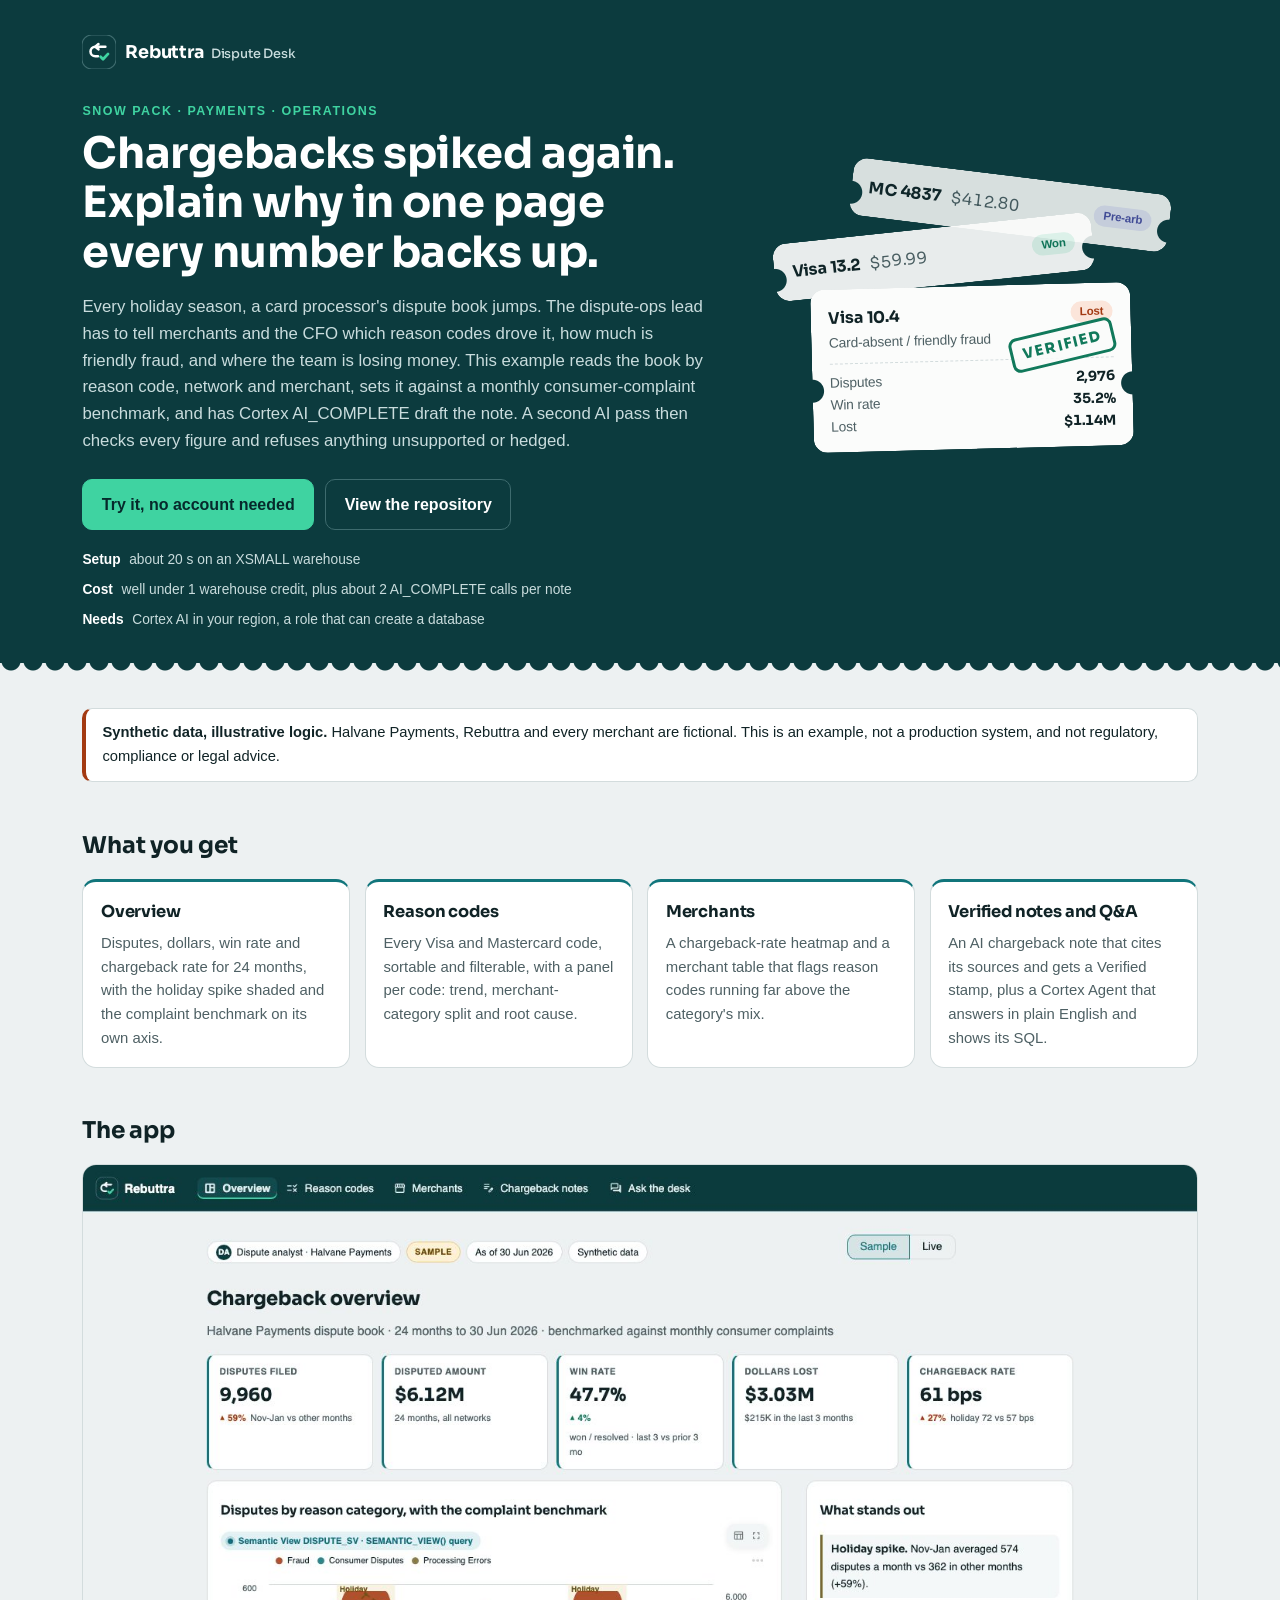
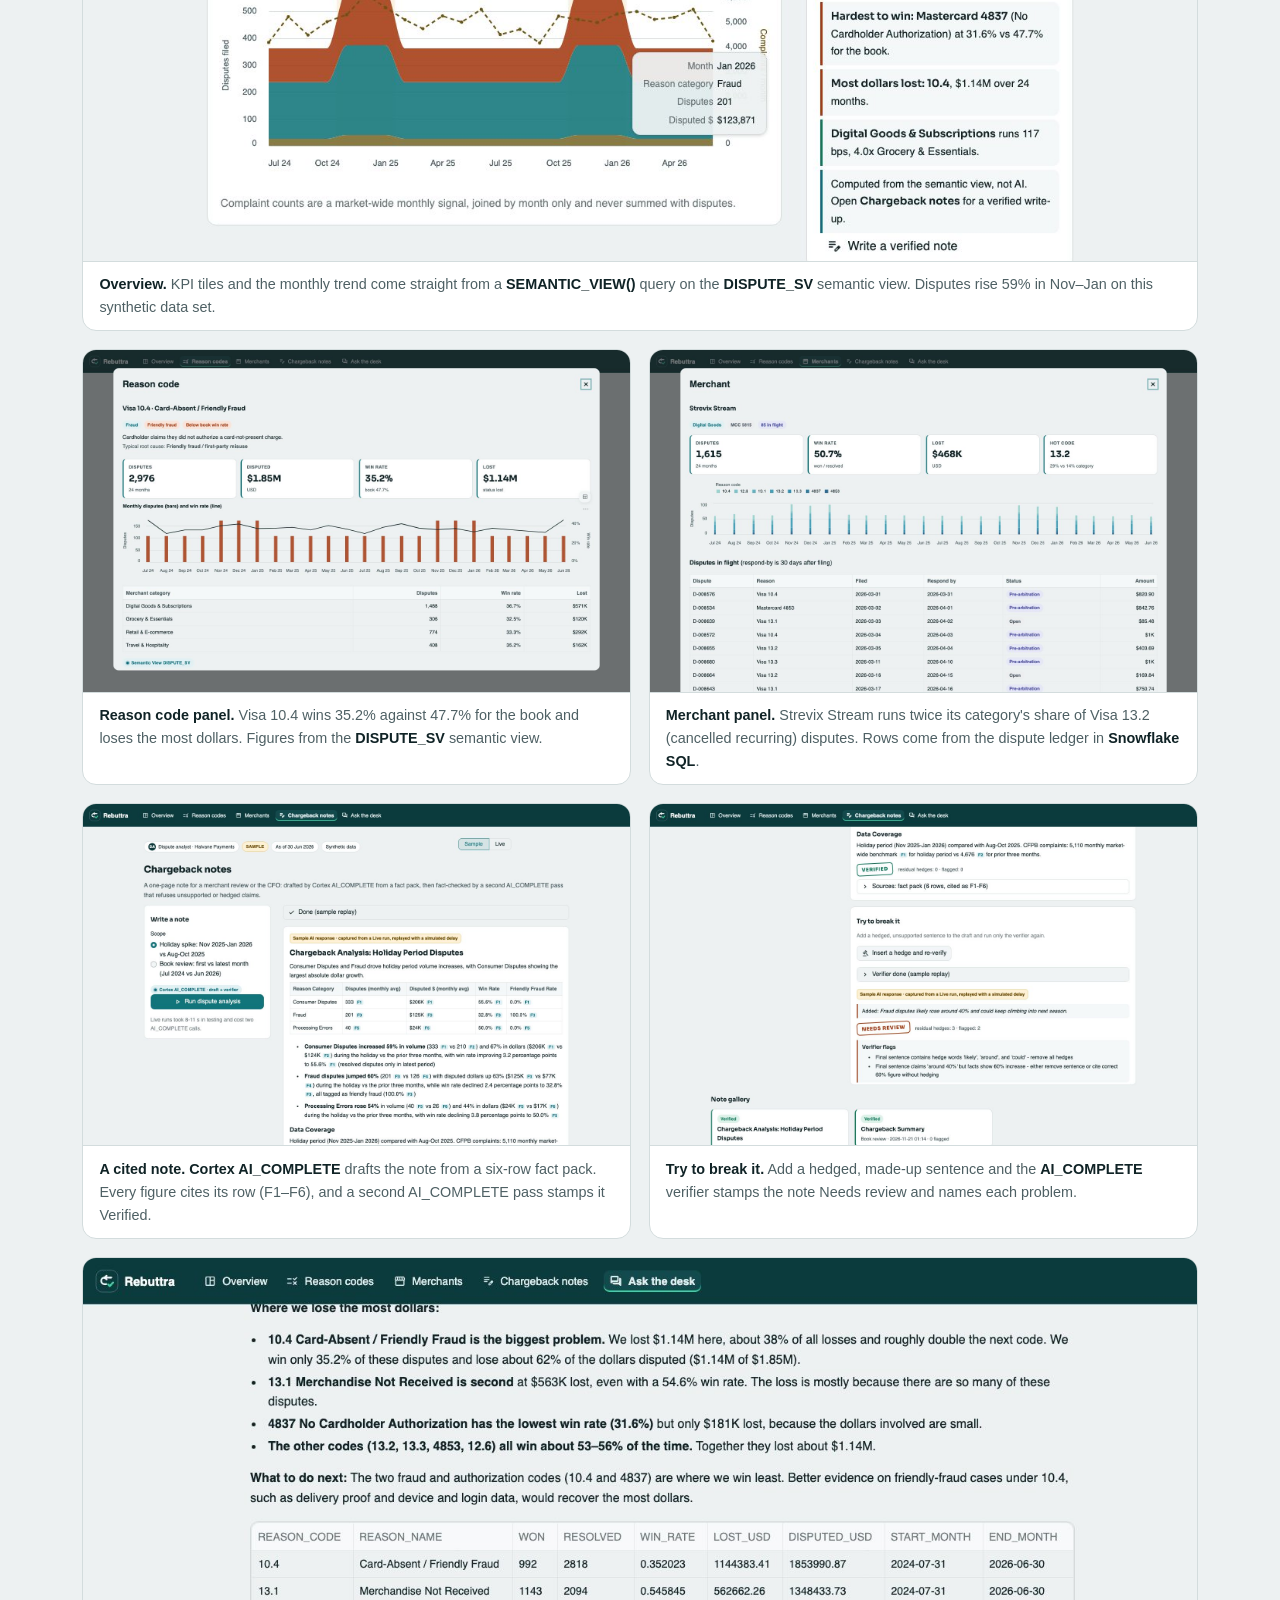
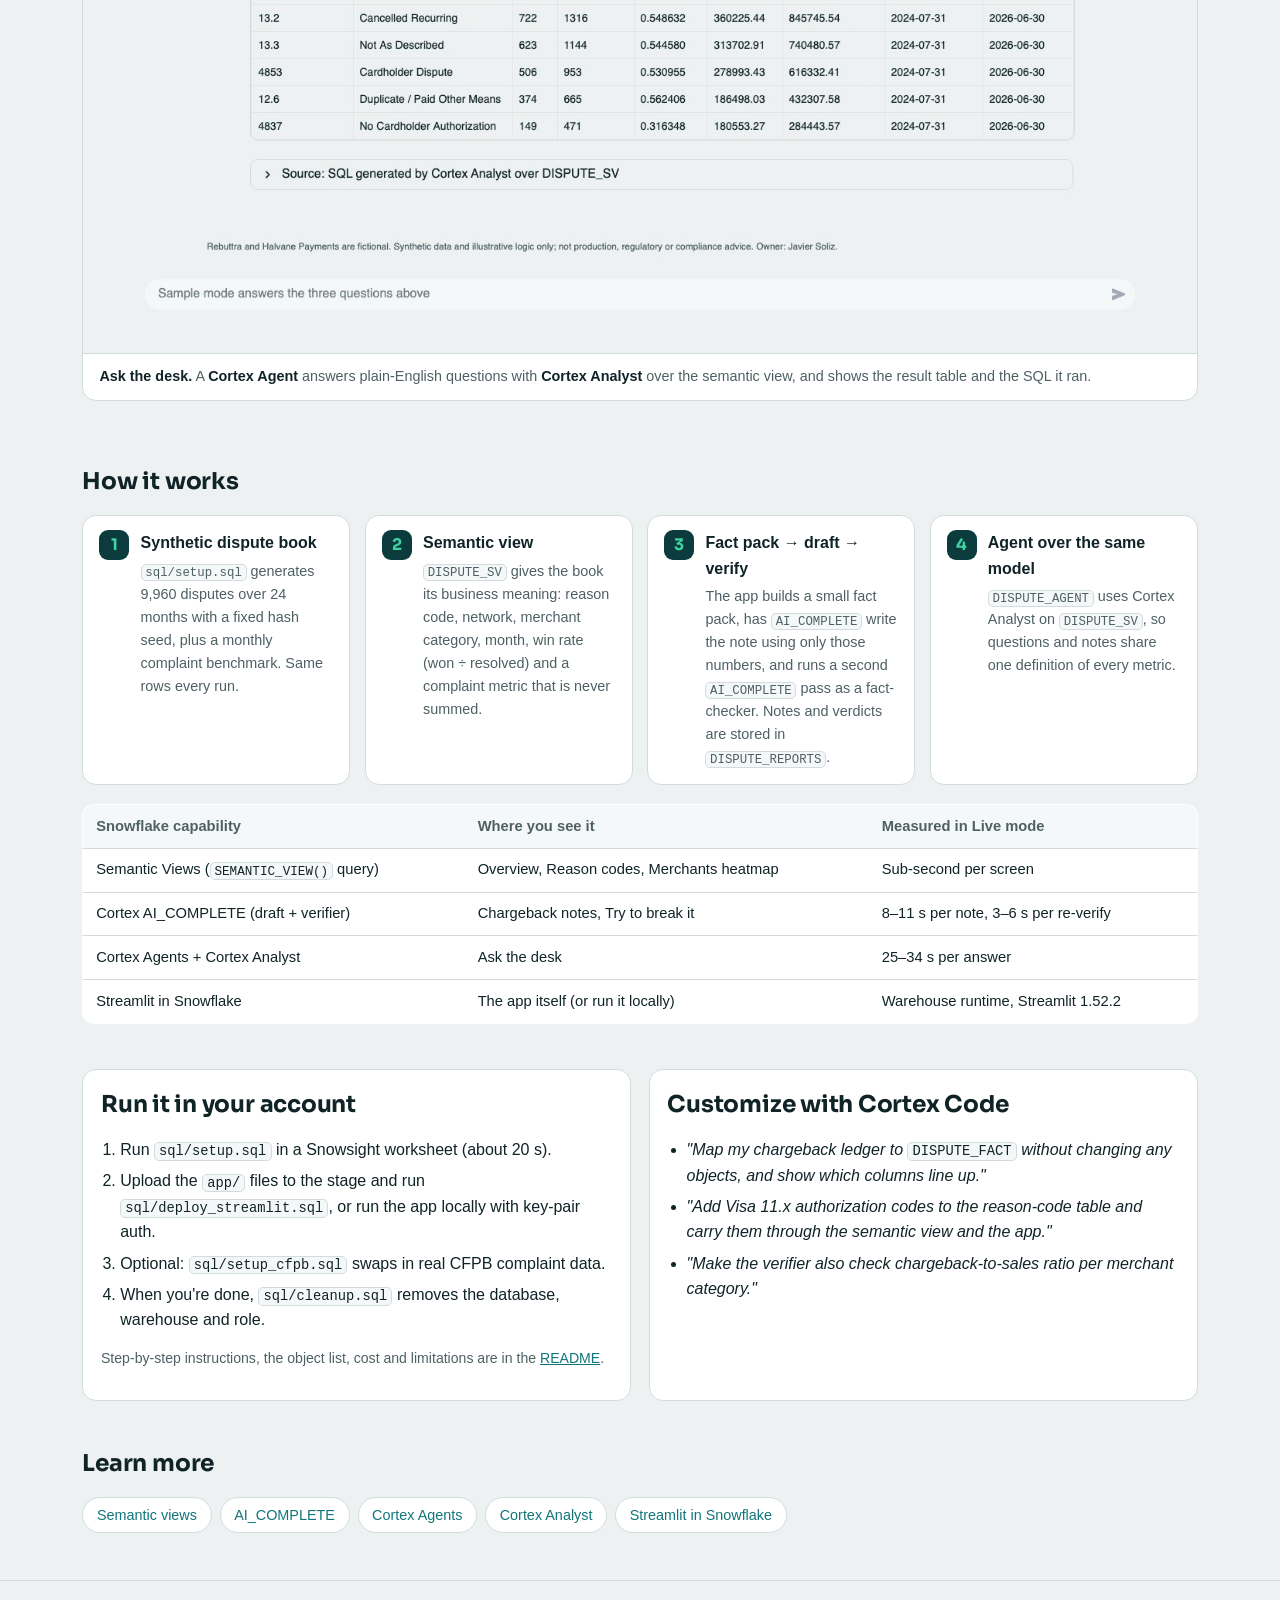
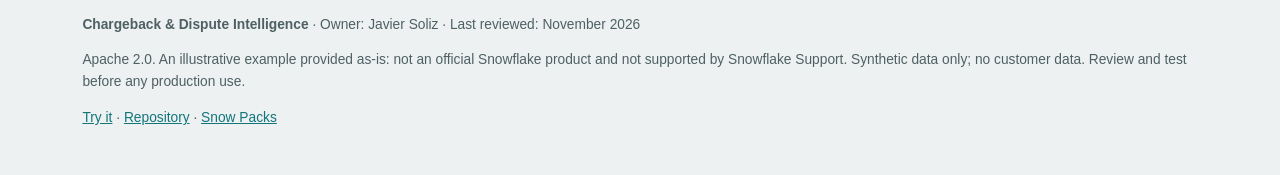
==== docs/index.html @ 1ea6cf44 "v2: branded landing page (ticket-stack hero, dark mode, captioned screenshots), app screenshots and " ====
<!doctype html>
<html lang="en">
<head>
<meta charset="utf-8">
<meta name="viewport" content="width=device-width, initial-scale=1">
<title>Chargeback &amp; Dispute Intelligence · Snow Pack</title>
<meta name="description" content="Explain a chargeback spike in one verified page. A Streamlit app reads a card dispute book by reason code, network and merchant, benchmarks it against monthly consumer complaints, and uses Cortex AI_COMPLETE to draft and fact-check a note, with a Cortex Agent over a semantic view. Synthetic data.">
<link rel="stylesheet" href="site.css">
</head>
<body>
<header class="hero">
  <div class="wrap hero-grid">
    <div class="hero-copy">
      <a class="brand" href="./" aria-label="Rebuttra Dispute Desk">
        <svg viewBox="0 0 32 32" aria-hidden="true"><rect width="32" height="32" rx="9" fill="#0C3B3E" stroke="#3E6B6E"/><path d="M22 11h-9.5a4.5 4.5 0 0 0 0 9H15" fill="none" stroke="#FFFFFF" stroke-width="2.4" stroke-linecap="round"/><path d="M15.5 8.5 12.5 11l3 2.5" fill="none" stroke="#FFFFFF" stroke-width="2.4" stroke-linecap="round" stroke-linejoin="round"/><path d="m17.5 20.5 2.3 2.3 4.7-5" fill="none" stroke="#3FD3A1" stroke-width="2.6" stroke-linecap="round" stroke-linejoin="round"/></svg>
        <span>Rebuttra <small>Dispute Desk</small></span>
      </a>
      <p class="eyebrow">Snow Pack · Payments · Operations</p>
      <h1>Chargebacks spiked again. Explain why in one page every number backs up.</h1>
      <p class="lede">Every holiday season, a card processor's dispute book jumps. The dispute-ops lead has to tell merchants and the CFO which reason codes drove it, how much is friendly fraud, and where the team is losing money. This example reads the book by reason code, network and merchant, sets it against a monthly consumer-complaint benchmark, and has Cortex AI_COMPLETE draft the note. A second AI pass then checks every figure and refuses anything unsupported or hedged.</p>
      <div class="cta">
        <a class="btn primary" href="try/">Try it, no account needed</a>
        <a class="btn" href="https://github.com/sfc-gh-jsoliz/sfguide-dispute-intelligence">View the repository</a>
      </div>
      <ul class="facts" aria-label="At a glance">
        <li><b>Setup</b> about 20 s on an XSMALL warehouse</li>
        <li><b>Cost</b> well under 1 warehouse credit, plus about 2 AI_COMPLETE calls per note</li>
        <li><b>Needs</b> Cortex AI in your region, a role that can create a database</li>
      </ul>
    </div>
    <div class="tickets" aria-hidden="true">
      <div class="ticket t3"><span class="code">MC 4837</span><span class="amt">$412.80</span><span class="st prearb">Pre-arb</span></div>
      <div class="ticket t2"><span class="code">Visa 13.2</span><span class="amt">$59.99</span><span class="st won">Won</span></div>
      <div class="ticket t1">
        <div class="trow"><span class="code">Visa 10.4</span><span class="st lost">Lost</span></div>
        <div class="tname">Card-absent / friendly fraud</div>
        <div class="tgrid"><span>Disputes</span><b>2,976</b><span>Win rate</span><b>35.2%</b><span>Lost</span><b>$1.14M</b></div>
        <div class="stamp">Verified</div>
      </div>
    </div>
  </div>
</header>

<main>
  <section class="wrap band">
    <div class="disclaimer" role="note"><b>Synthetic data, illustrative logic.</b> Halvane Payments, Rebuttra and every merchant are fictional. This is an example, not a production system, and not regulatory, compliance or legal advice.</div>
  </section>

  <section class="wrap band">
    <h2>What you get</h2>
    <div class="cards4">
      <article><h3>Overview</h3><p>Disputes, dollars, win rate and chargeback rate for 24 months, with the holiday spike shaded and the complaint benchmark on its own axis.</p></article>
      <article><h3>Reason codes</h3><p>Every Visa and Mastercard code, sortable and filterable, with a panel per code: trend, merchant-category split and root cause.</p></article>
      <article><h3>Merchants</h3><p>A chargeback-rate heatmap and a merchant table that flags reason codes running far above the category's mix.</p></article>
      <article><h3>Verified notes and Q&amp;A</h3><p>An AI chargeback note that cites its sources and gets a Verified stamp, plus a Cortex Agent that answers in plain English and shows its SQL.</p></article>
    </div>
  </section>

  <section class="wrap band shots" id="screens">
    <h2>The app</h2>
    <figure class="wide">
      <img src="images/overview.jpg" width="1440" height="900" loading="lazy" alt="Chargeback overview: five KPI tiles (9,960 disputes, $6.12M disputed, 47.7% win rate, $3.03M lost, 61 bps), a stacked area chart of monthly disputes by reason category with holiday bands and a dashed complaint line, and a What stands out panel">
      <figcaption><b>Overview.</b> KPI tiles and the monthly trend come straight from a <b>SEMANTIC_VIEW()</b> query on the <b>DISPUTE_SV</b> semantic view. Disputes rise 59% in Nov–Jan on this synthetic data set.</figcaption>
    </figure>
    <div class="two">
      <figure>
        <img src="images/reason-code-panel.jpg" width="1440" height="900" loading="lazy" alt="Reason code panel for Visa 10.4 card-absent friendly fraud: pills for Fraud, Friendly fraud and Below book win rate, tiles showing 2,976 disputes, $1.85M disputed, 35.2% win rate and $1.14M lost, a monthly bar and win-rate chart, and a merchant-category table">
        <figcaption><b>Reason code panel.</b> Visa 10.4 wins 35.2% against 47.7% for the book and loses the most dollars. Figures from the <b>DISPUTE_SV</b> semantic view.</figcaption>
      </figure>
      <figure>
        <img src="images/merchant-panel.jpg" width="1440" height="900" loading="lazy" alt="Merchant panel for Strevix Stream: Digital Goods, MCC 5815 and in-flight pills, tiles with 1,615 disputes, 50.7% win rate, $468K lost and hot code 13.2 at 29% versus 14% for the category, a stacked monthly bar chart by reason code, and a table of open and pre-arbitration disputes with respond-by dates">
        <figcaption><b>Merchant panel.</b> Strevix Stream runs twice its category's share of Visa 13.2 (cancelled recurring) disputes. Rows come from the dispute ledger in <b>Snowflake SQL</b>.</figcaption>
      </figure>
    </div>
    <div class="two">
      <figure>
        <img src="images/note-verified.jpg" width="1440" height="900" loading="lazy" alt="Chargeback notes screen: scope picker, a Sample AI response label, a drafted holiday-spike note with a table and bullets where each figure carries a citation chip such as F1 or F3">
        <figcaption><b>A cited note.</b> <b>Cortex AI_COMPLETE</b> drafts the note from a six-row fact pack. Every figure cites its row (F1–F6), and a second AI_COMPLETE pass stamps it Verified.</figcaption>
      </figure>
      <figure>
        <img src="images/note-needs-review.jpg" width="1440" height="900" loading="lazy" alt="Try to break it panel: a hedged sentence was added to the draft, the verifier stamped it Needs review and listed flags for the hedge words and the unsupported 40% claim">
        <figcaption><b>Try to break it.</b> Add a hedged, made-up sentence and the <b>AI_COMPLETE</b> verifier stamps the note Needs review and names each problem.</figcaption>
      </figure>
    </div>
    <figure class="wide">
      <img src="images/ask-the-desk.jpg" width="1440" height="900" loading="lazy" alt="Ask the desk: an answer about where the most dollars are lost, with bullets for 10.4, 13.1, 4837 and the other codes, a result table by reason code, and a collapsed source section with the generated SQL">
      <figcaption><b>Ask the desk.</b> A <b>Cortex Agent</b> answers plain-English questions with <b>Cortex Analyst</b> over the semantic view, and shows the result table and the SQL it ran.</figcaption>
    </figure>
  </section>

  <section class="wrap band">
    <h2>How it works</h2>
    <ol class="flow">
      <li><span class="n">1</span><div><b>Synthetic dispute book</b><p><code>sql/setup.sql</code> generates 9,960 disputes over 24 months with a fixed hash seed, plus a monthly complaint benchmark. Same rows every run.</p></div></li>
      <li><span class="n">2</span><div><b>Semantic view</b><p><code>DISPUTE_SV</code> gives the book its business meaning: reason code, network, merchant category, month, win rate (won ÷ resolved) and a complaint metric that is never summed.</p></div></li>
      <li><span class="n">3</span><div><b>Fact pack → draft → verify</b><p>The app builds a small fact pack, has <code>AI_COMPLETE</code> write the note using only those numbers, and runs a second <code>AI_COMPLETE</code> pass as a fact-checker. Notes and verdicts are stored in <code>DISPUTE_REPORTS</code>.</p></div></li>
      <li><span class="n">4</span><div><b>Agent over the same model</b><p><code>DISPUTE_AGENT</code> uses Cortex Analyst on <code>DISPUTE_SV</code>, so questions and notes share one definition of every metric.</p></div></li>
    </ol>
    <div class="scroll">
      <table class="caps">
        <thead><tr><th>Snowflake capability</th><th>Where you see it</th><th>Measured in Live mode</th></tr></thead>
        <tbody>
          <tr><td>Semantic Views (<code>SEMANTIC_VIEW()</code> query)</td><td>Overview, Reason codes, Merchants heatmap</td><td>Sub-second per screen</td></tr>
          <tr><td>Cortex AI_COMPLETE (draft + verifier)</td><td>Chargeback notes, Try to break it</td><td>8–11 s per note, 3–6 s per re-verify</td></tr>
          <tr><td>Cortex Agents + Cortex Analyst</td><td>Ask the desk</td><td>25–34 s per answer</td></tr>
          <tr><td>Streamlit in Snowflake</td><td>The app itself (or run it locally)</td><td>Warehouse runtime, Streamlit 1.52.2</td></tr>
        </tbody>
      </table>
    </div>
  </section>

  <section class="wrap band two-col">
    <div class="card">
      <h2>Run it in your account</h2>
      <ol class="steps">
        <li>Run <code>sql/setup.sql</code> in a Snowsight worksheet (about 20 s).</li>
        <li>Upload the <code>app/</code> files to the stage and run <code>sql/deploy_streamlit.sql</code>, or run the app locally with key-pair auth.</li>
        <li>Optional: <code>sql/setup_cfpb.sql</code> swaps in real CFPB complaint data.</li>
        <li>When you're done, <code>sql/cleanup.sql</code> removes the database, warehouse and role.</li>
      </ol>
      <p class="small">Step-by-step instructions, the object list, cost and limitations are in the <a href="https://github.com/sfc-gh-jsoliz/sfguide-dispute-intelligence#readme">README</a>.</p>
    </div>
    <div class="card">
      <h2>Customize with Cortex Code</h2>
      <ul class="prompts">
        <li>"Map my chargeback ledger to <code>DISPUTE_FACT</code> without changing any objects, and show which columns line up."</li>
        <li>"Add Visa 11.x authorization codes to the reason-code table and carry them through the semantic view and the app."</li>
        <li>"Make the verifier also check chargeback-to-sales ratio per merchant category."</li>
      </ul>
    </div>
  </section>

  <section class="wrap band">
    <h2>Learn more</h2>
    <ul class="links">
      <li><a href="https://docs.snowflake.com/en/user-guide/views-semantic/overview">Semantic views</a></li>
      <li><a href="https://docs.snowflake.com/en/sql-reference/functions/ai_complete">AI_COMPLETE</a></li>
      <li><a href="https://docs.snowflake.com/en/user-guide/snowflake-cortex/cortex-agents">Cortex Agents</a></li>
      <li><a href="https://docs.snowflake.com/en/user-guide/snowflake-cortex/cortex-analyst">Cortex Analyst</a></li>
      <li><a href="https://docs.snowflake.com/en/developer-guide/streamlit/about-streamlit">Streamlit in Snowflake</a></li>
    </ul>
  </section>
</main>

<footer class="foot">
  <div class="wrap">
    <p><b>Chargeback &amp; Dispute Intelligence</b> · Owner: Javier Soliz · Last reviewed: November 2026</p>
    <p>Apache 2.0. An illustrative example provided as-is: not an official Snowflake product and not supported by Snowflake Support. Synthetic data only; no customer data. Review and test before any production use.</p>
    <p><a href="try/">Try it</a> · <a href="https://github.com/sfc-gh-jsoliz/sfguide-dispute-intelligence">Repository</a> · <a href="https://sfc-gh-ooral.github.io/snow-packs/">Snow Packs</a></p>
  </div>
</footer>
</body>
</html>
---- docs/site.css ----
@font-face{font-family:Sora;src:url(fonts/Sora.woff2) format("woff2");font-weight:100 800;font-display:swap}
:root{--mast:#0C3B3E;--mast2:#134A4E;--canvas:#EDF1F2;--paper:#FFFFFF;--paper2:#F5F8F8;--line:#D3DCDD;--ink:#102326;--muted:#4E6064;
--primary:#11757B;--won:#11795B;--wonbg:#DDF3EA;--lost:#A33A12;--lostbg:#FBE5DA;--prearb:#4B4FA6;--prearbbg:#E6E7F7;--jade:#3FD3A1;color-scheme:light dark}
@media (prefers-color-scheme:dark){:root{--canvas:#0A1C1E;--paper:#102A2D;--paper2:#0D2427;--line:#24464A;--ink:#E4EEEE;--muted:#9DB3B5;--primary:#4FC3C9}}
*{box-sizing:border-box}
html{overflow-x:clip}
body{margin:0;background:var(--canvas);color:var(--ink);font:16px/1.6 -apple-system,"Segoe UI",Roboto,sans-serif}
a{color:var(--primary)}
h1,h2,h3,.brand,.ticket,.stamp,.n{font-family:Sora,-apple-system,"Segoe UI",sans-serif;letter-spacing:-.01em}
code{font:.86em ui-monospace,SFMono-Regular,Menlo,monospace;background:var(--paper2);border:1px solid var(--line);border-radius:5px;padding:.05em .3em;overflow-wrap:anywhere}
.wrap{max-width:1160px;margin:0 auto;padding:0 1.4rem}
.hero{background:var(--mast);color:#E4EEEE;padding:2.2rem 0 3.4rem;position:relative;overflow:hidden}
.hero::after{content:"";position:absolute;inset:auto 0 0 0;height:22px;background:radial-gradient(circle at 11px -2px,transparent 9px,var(--canvas) 10px) 0 0/22px 22px repeat-x}
.hero-grid{display:grid;grid-template-columns:1.25fr .9fr;gap:2.4rem;align-items:center}
.hero-grid>*{min-width:0}
.brand{display:inline-flex;align-items:center;gap:.55rem;color:#fff;text-decoration:none;font-weight:700;font-size:1.1rem}
.brand svg{width:34px;height:34px}.brand small{color:#C9DCDD;font-weight:500;font-size:.8rem;margin-left:.2rem}
.eyebrow{margin:1.6rem 0 .4rem;font-size:.78rem;letter-spacing:.12em;text-transform:uppercase;color:var(--jade);font-weight:700}
.hero h1{font-size:clamp(1.8rem,3.6vw,2.7rem);line-height:1.15;margin:0 0 1rem;color:#fff}
.lede{color:#C9DCDD;font-size:1.05rem;max-width:40rem;margin:0}
.cta{display:flex;flex-wrap:wrap;gap:.7rem;margin:1.5rem 0 1.2rem}
.btn{display:inline-block;padding:.72rem 1.15rem;border-radius:10px;border:1px solid #3E6B6E;color:#fff;text-decoration:none;font-weight:600;transition:transform .15s,background .15s}
.btn:hover{transform:translateY(-1px);background:var(--mast2)}
.btn.primary{background:var(--jade);border-color:var(--jade);color:#06292B}
.btn.primary:hover{background:#5EE0B4}
.facts{list-style:none;padding:0;margin:0;display:flex;flex-wrap:wrap;gap:.5rem 1.2rem;font-size:.86rem;color:#C9DCDD}
.facts b{color:#fff;margin-right:.3rem}
.tickets{position:relative;height:330px}
.ticket{position:absolute;left:50%;width:min(320px,90%);background:#FBFCFB;color:#102326;border-radius:14px;padding:1rem 1.1rem;box-shadow:0 18px 40px rgba(0,0,0,.28);
-webkit-mask:radial-gradient(circle at 0 62%,transparent 11px,#000 12px) left/51% 100% no-repeat,radial-gradient(circle at 100% 62%,transparent 11px,#000 12px) right/51% 100% no-repeat;
mask:radial-gradient(circle at 0 62%,transparent 11px,#000 12px) left/51% 100% no-repeat,radial-gradient(circle at 100% 62%,transparent 11px,#000 12px) right/51% 100% no-repeat;
display:flex;gap:.6rem;align-items:center;flex-wrap:wrap;animation:deal .6s cubic-bezier(.2,.9,.3,1.1) backwards}
.t3{top:8px;transform:translateX(-38%) rotate(7deg);opacity:.85;animation-delay:.1s}
.t2{top:60px;transform:translateX(-62%) rotate(-6deg);opacity:.92;animation-delay:.2s}
.t1{top:118px;transform:translateX(-50%) rotate(-1.5deg);display:block;animation-delay:.32s}
@keyframes deal{from{opacity:0;translate:0 30px}}
.ticket .code{font-weight:700;font-size:1rem}.ticket .amt{color:#4E6064;font-variant-numeric:tabular-nums}
.st{font:600 .72rem/1 -apple-system,"Segoe UI",sans-serif;border-radius:999px;padding:.3rem .6rem;margin-left:auto}
.st.won{background:#DDF3EA;color:#11795B}.st.lost{background:#FBE5DA;color:#A33A12}.st.prearb{background:#E6E7F7;color:#4B4FA6}
.trow{display:flex;align-items:center}.tname{color:#4E6064;font:500 .86rem/1.3 -apple-system,"Segoe UI",sans-serif;margin:.2rem 0 .7rem}
.tgrid{display:grid;grid-template-columns:auto 1fr;gap:.15rem .9rem;font:.86rem/1.4 -apple-system,"Segoe UI",sans-serif;border-top:1.5px dashed #D3DCDD;padding-top:.6rem}
.tgrid span{color:#4E6064}.tgrid b{font-family:Sora,sans-serif;text-align:right;font-variant-numeric:tabular-nums}
.stamp{position:absolute;right:16px;top:44px;color:#11795B;border:3px solid #11795B;border-radius:8px;padding:.2rem .6rem;font-weight:800;letter-spacing:.1em;text-transform:uppercase;font-size:.9rem;
transform:rotate(-12deg);background:rgba(251,252,251,.85);animation:press .45s cubic-bezier(.2,1.6,.4,1) .9s backwards}
@keyframes press{from{transform:scale(1.8) rotate(-12deg);opacity:0}}
.band{padding:1.4rem 1.4rem}
h2{font-size:1.45rem;margin:0 0 .9rem}
.disclaimer{background:var(--paper);border:1px solid var(--line);border-left:4px solid var(--lost);border-radius:10px;padding:.8rem 1rem;font-size:.92rem}
.cards4{display:grid;grid-template-columns:repeat(4,minmax(0,1fr));gap:.9rem}
.cards4 article,.card{background:var(--paper);border:1px solid var(--line);border-radius:14px;padding:1rem 1.1rem;min-width:0}
.cards4 h3{margin:.1rem 0 .4rem;font-size:1.02rem}.cards4 p{margin:0;color:var(--muted);font-size:.93rem}
.cards4 article{border-top:3px solid var(--primary)}
.shots figure{margin:0 0 1.1rem;background:var(--paper);border:1px solid var(--line);border-radius:14px;overflow:hidden;min-width:0}
.shots img{display:block;width:100%;height:auto;border-bottom:1px solid var(--line)}
figcaption{padding:.7rem 1rem;font-size:.9rem;color:var(--muted)}figcaption b{color:var(--ink)}
.two{display:grid;grid-template-columns:1fr 1fr;gap:1.1rem}
.two>*,.two-col>*{min-width:0}
.two-col{display:grid;grid-template-columns:1fr 1fr;gap:1.1rem}
.flow{list-style:none;padding:0;margin:0 0 1.2rem;display:grid;grid-template-columns:repeat(4,minmax(0,1fr));gap:.9rem}
.flow li{display:flex;gap:.7rem;background:var(--paper);border:1px solid var(--line);border-radius:14px;padding:.9rem 1rem;min-width:0}
.flow li>div{min-width:0}
.flow p{margin:.25rem 0 0;color:var(--muted);font-size:.9rem}
.n{flex:0 0 auto;width:30px;height:30px;border-radius:9px;background:var(--mast);color:var(--jade);display:grid;place-items:center;font-weight:700}
.scroll{position:relative;overflow-x:auto;max-width:100%}
table.caps{width:100%;border-collapse:collapse;background:var(--paper);border:1px solid var(--line);border-radius:12px;overflow:hidden;font-size:.92rem}
.caps th,.caps td{text-align:left;padding:.6rem .8rem;border-bottom:1px solid var(--line)}
.caps th{background:var(--paper2);color:var(--muted);font-weight:600}
.steps,.prompts{margin:0;padding-left:1.2rem}.steps li,.prompts li{margin:.35rem 0}
.prompts li{font-style:italic}
.small{font-size:.88rem;color:var(--muted)}
.links{display:flex;flex-wrap:wrap;gap:.5rem;list-style:none;padding:0;margin:0}
.links a{display:inline-block;background:var(--paper);border:1px solid var(--line);border-radius:999px;padding:.35rem .85rem;text-decoration:none;font-size:.9rem}
.foot{border-top:1px solid var(--line);margin-top:1.5rem;padding:1.2rem 0 2rem;font-size:.86rem;color:var(--muted)}
@media (max-width:960px){.hero-grid{grid-template-columns:1fr}.tickets{height:300px}.cards4,.flow{grid-template-columns:1fr 1fr}}
@media (max-width:640px){.wrap{padding:0 1rem}.band{padding:1.1rem 1rem}.cards4,.flow,.two,.two-col{grid-template-columns:1fr}.tickets{height:290px}
.ticket{width:min(290px,86%)}.btn{flex:1 1 100%;text-align:center}}
@media (prefers-reduced-motion:reduce){*{animation:none!important;transition:none!important}}
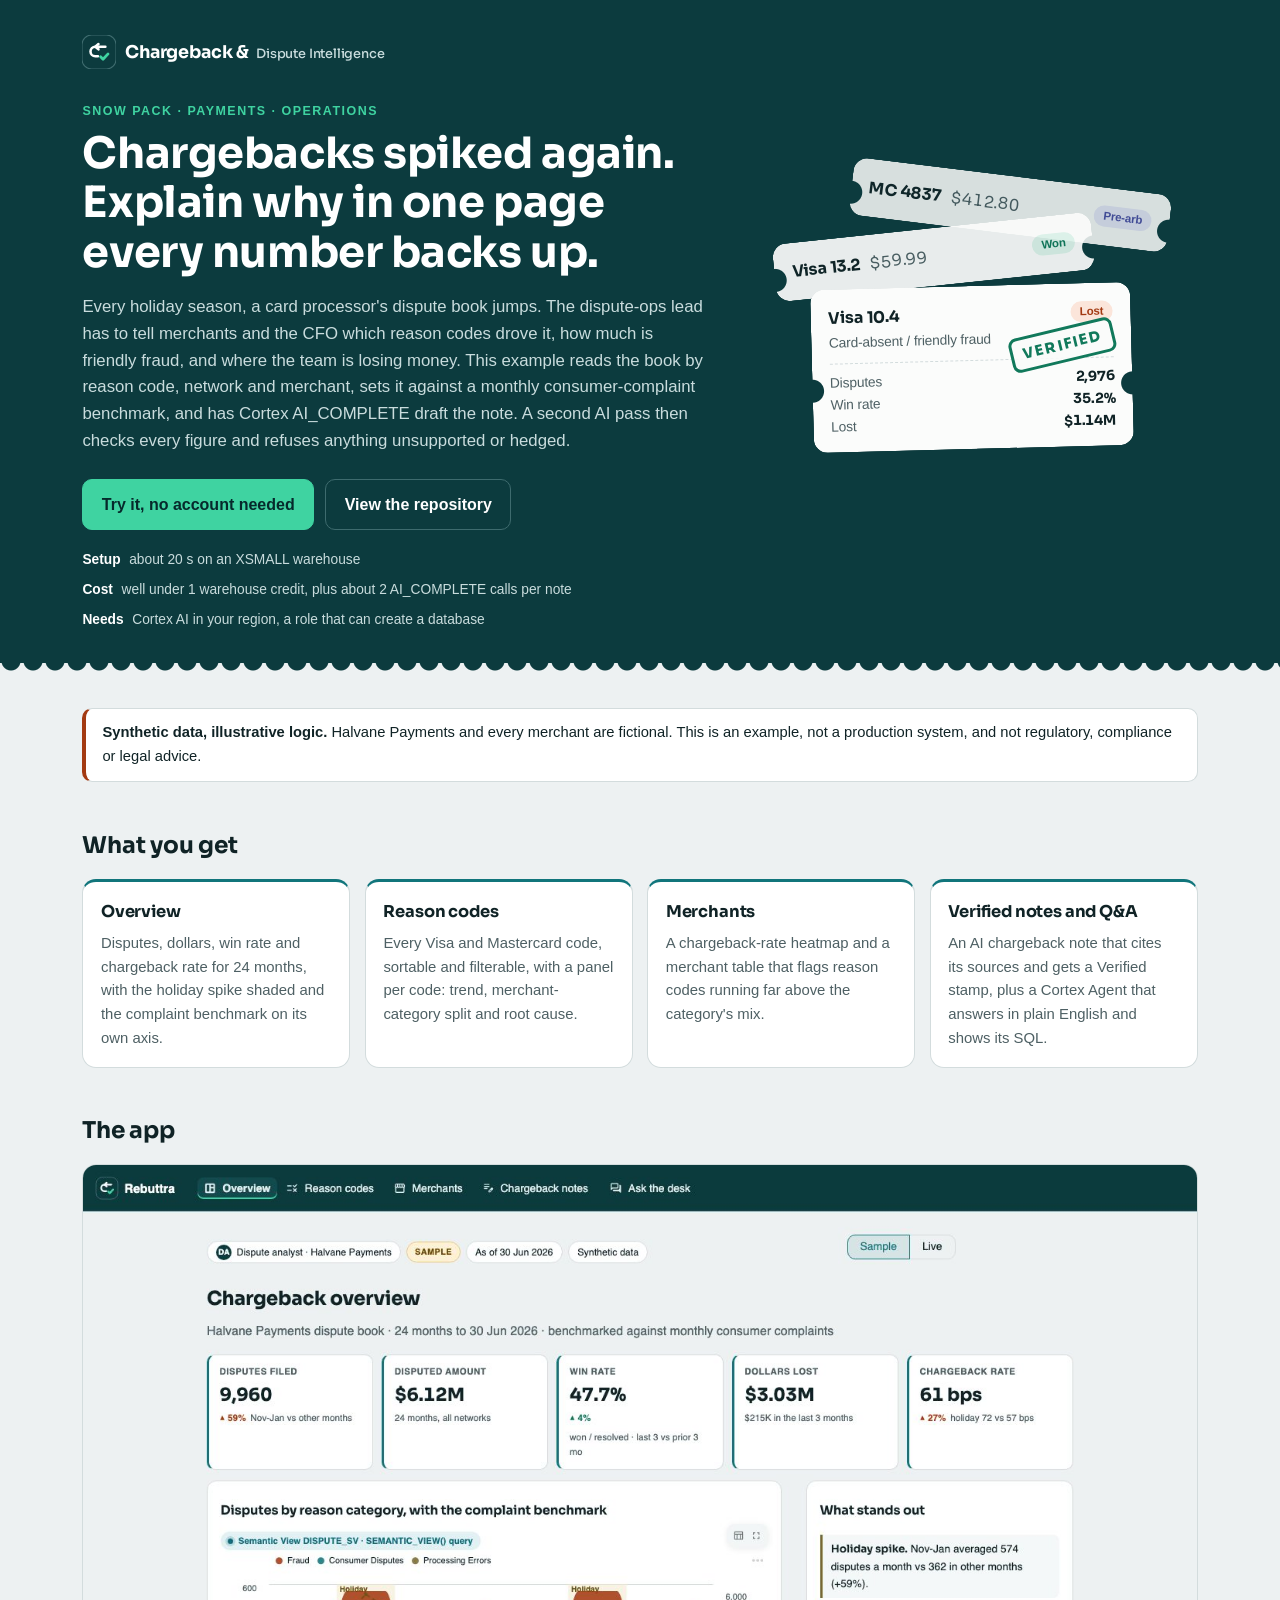
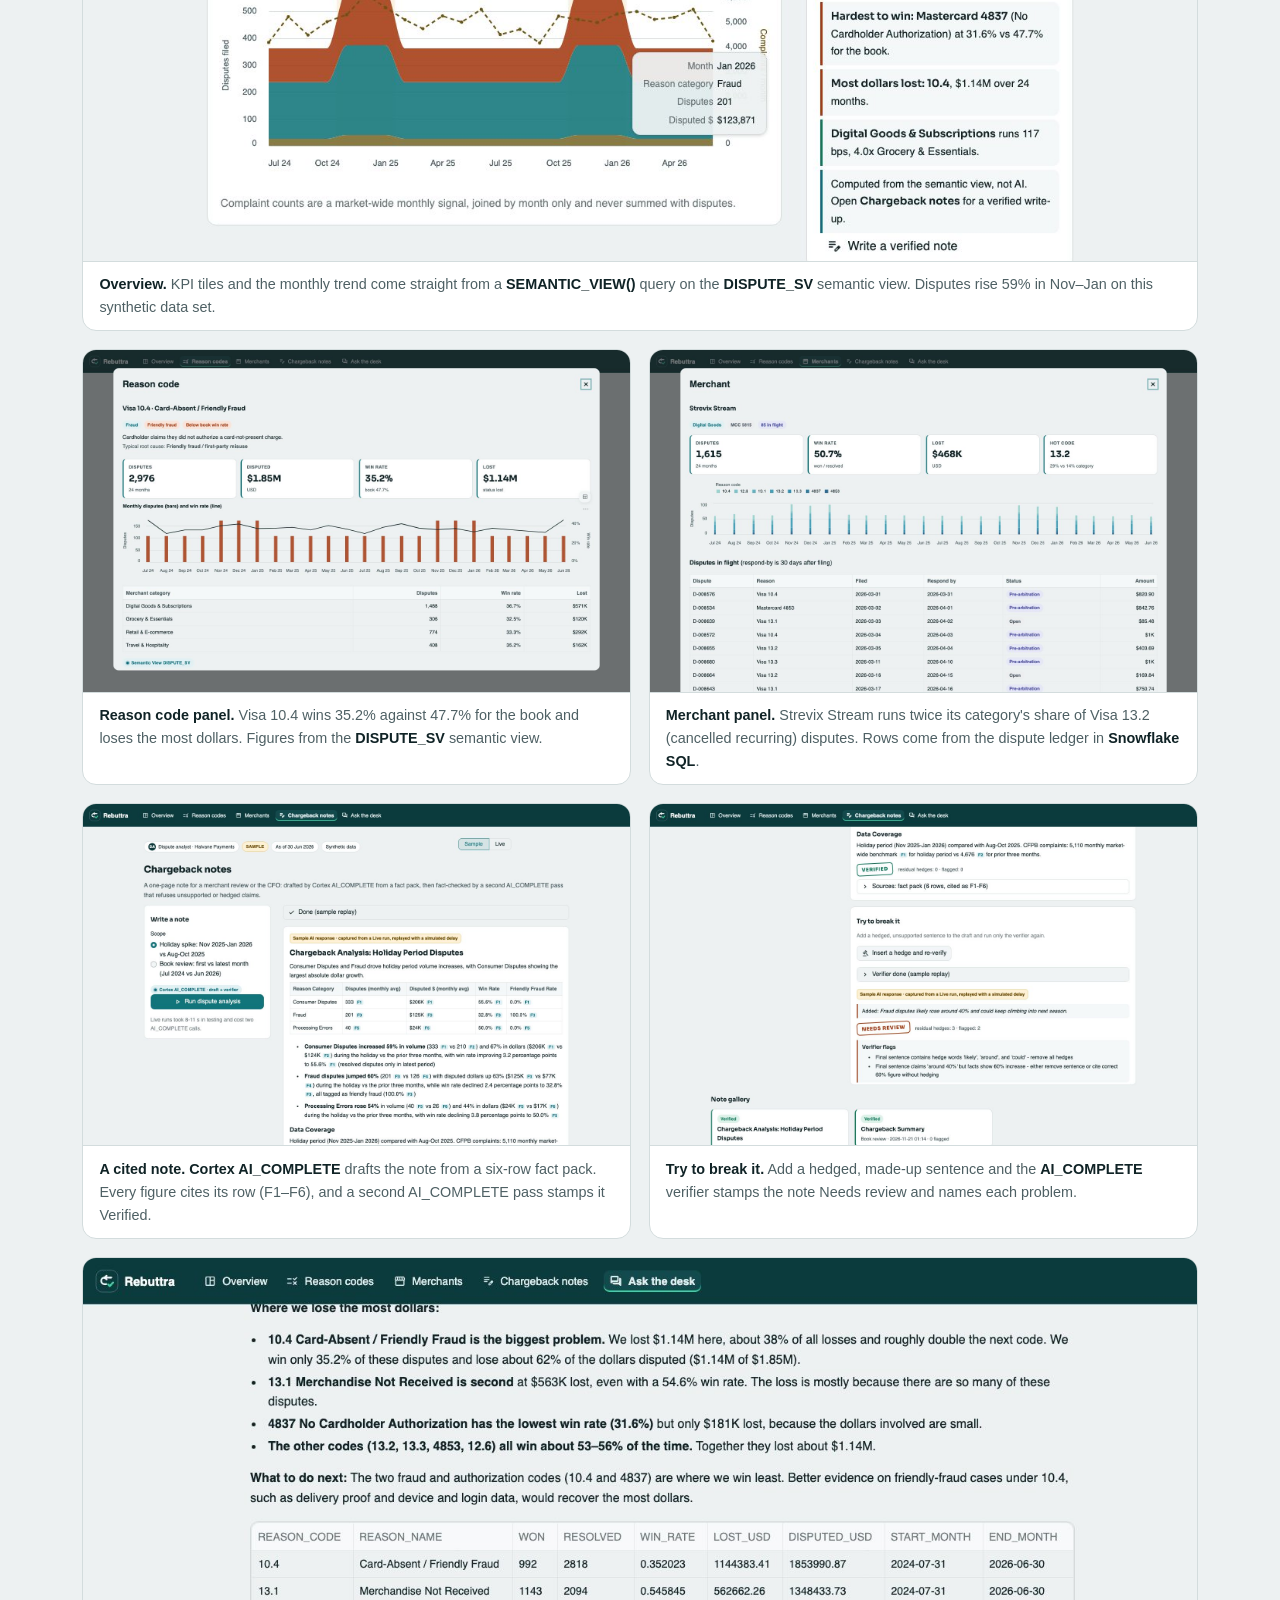
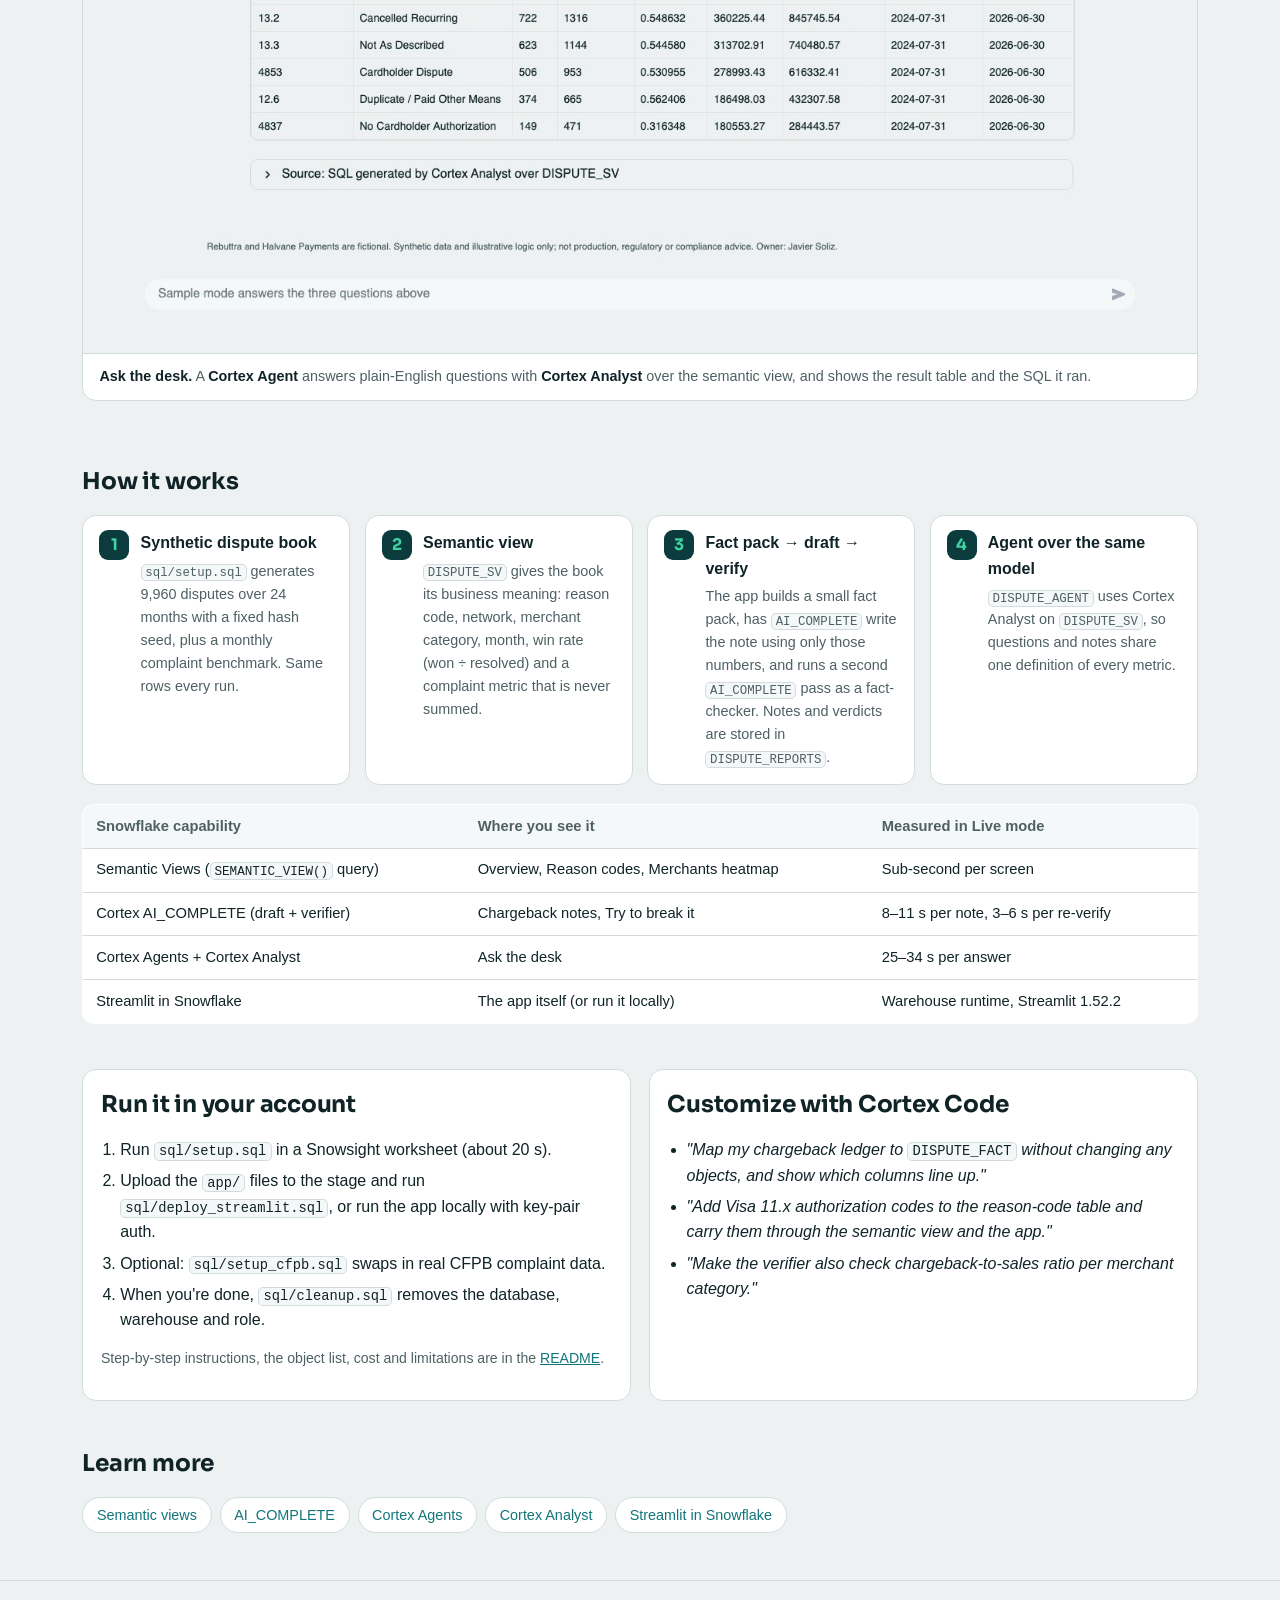
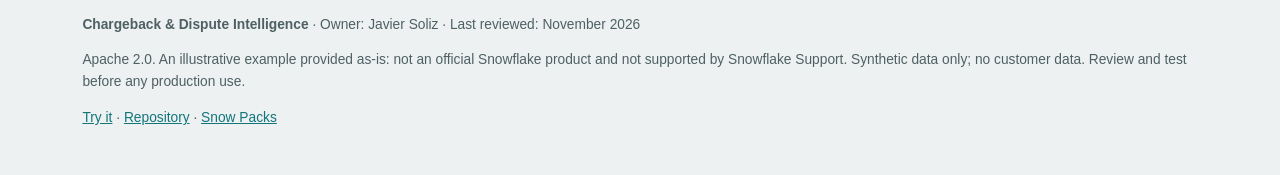
==== commit 06dc400b: "Use the product name Chargeback & Dispute Intelligence throughout Generated with [Snowflake CoCo](ht" ====
--- a/docs/index.html
+++ b/docs/index.html
@@ -11,9 +11,9 @@
 <header class="hero">
   <div class="wrap hero-grid">
     <div class="hero-copy">
-      <a class="brand" href="./" aria-label="Rebuttra Dispute Desk">
+      <a class="brand" href="./" aria-label="Chargeback &amp; Dispute Intelligence">
         <svg viewBox="0 0 32 32" aria-hidden="true"><rect width="32" height="32" rx="9" fill="#0C3B3E" stroke="#3E6B6E"/><path d="M22 11h-9.5a4.5 4.5 0 0 0 0 9H15" fill="none" stroke="#FFFFFF" stroke-width="2.4" stroke-linecap="round"/><path d="M15.5 8.5 12.5 11l3 2.5" fill="none" stroke="#FFFFFF" stroke-width="2.4" stroke-linecap="round" stroke-linejoin="round"/><path d="m17.5 20.5 2.3 2.3 4.7-5" fill="none" stroke="#3FD3A1" stroke-width="2.6" stroke-linecap="round" stroke-linejoin="round"/></svg>
-        <span>Rebuttra <small>Dispute Desk</small></span>
+        <span>Chargeback &amp; <small>Dispute Intelligence</small></span>
       </a>
       <p class="eyebrow">Snow Pack · Payments · Operations</p>
       <h1>Chargebacks spiked again. Explain why in one page every number backs up.</h1>
@@ -43,7 +43,7 @@
 
 <main>
   <section class="wrap band">
-    <div class="disclaimer" role="note"><b>Synthetic data, illustrative logic.</b> Halvane Payments, Rebuttra and every merchant are fictional. This is an example, not a production system, and not regulatory, compliance or legal advice.</div>
+    <div class="disclaimer" role="note"><b>Synthetic data, illustrative logic.</b> Halvane Payments and every merchant are fictional. This is an example, not a production system, and not regulatory, compliance or legal advice.</div>
   </section>
 
   <section class="wrap band">
